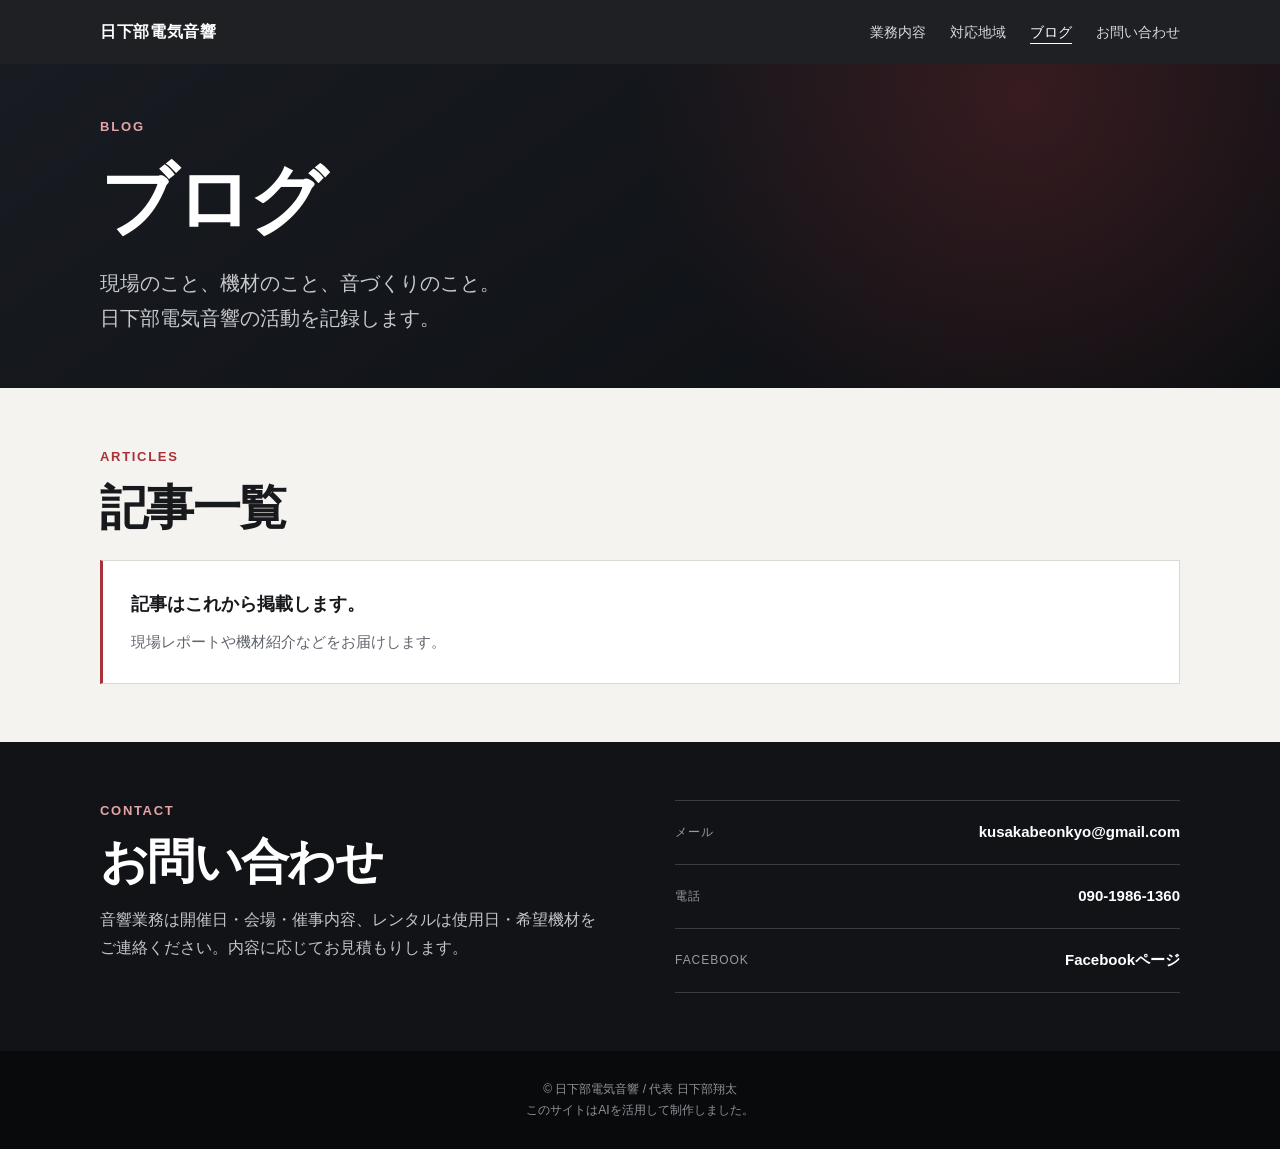
==== blog/index.html @ 12947330 "Add blog page and navigation with shared responsive styles" ====
<!doctype html>
<html lang="ja">
<head>
  <meta charset="utf-8">
  <meta name="viewport" content="width=device-width, initial-scale=1">
  <title>ブログ | 日下部電気音響</title>
  <meta name="description" content="日下部電気音響のブログ。現場レポートや音響機材、音づくりについての記録を掲載します。">
  <meta name="theme-color" content="#111317">
  <link rel="canonical" href="https://shota-sr.github.io/shota-site/blog/">
  <link rel="stylesheet" href="../assets/site.css">
</head>
<body>
  <header class="header">
    <div class="header-inner">
      <a class="brand" href="../">日下部電気音響</a>
      <nav class="nav" aria-label="メインナビゲーション">
        <a href="../#service">業務内容</a>
        <a href="../#area">対応地域</a>
        <a href="./" aria-current="page">ブログ</a>
        <a href="#contact">お問い合わせ</a>
      </nav>
    </div>
  </header>

  <main id="top">
    <section class="hero blog-hero">
      <div class="hero-inner">
        <p class="eyebrow">Blog</p>
        <h1>ブログ</h1>
        <p class="lead">現場のこと、機材のこと、音づくりのこと。<br>日下部電気音響の活動を記録します。</p>
      </div>
    </section>

    <section class="section blog-section" aria-labelledby="posts-heading">
      <div class="section-label">Articles</div>
      <h2 id="posts-heading">記事一覧</h2>
      <div class="blog-empty">
        <h3>記事はこれから掲載します。</h3>
        <p>現場レポートや機材紹介などをお届けします。</p>
      </div>
    </section>

    <section class="contact" id="contact">
      <div class="contact-inner">
        <div>
          <div class="section-label">Contact</div>
          <h2>お問い合わせ</h2>
          <p class="contact-copy">音響業務は開催日・会場・催事内容、レンタルは使用日・希望機材をご連絡ください。内容に応じてお見積もりします。</p>
        </div>
        <div class="contact-links">
          <a class="contact-link" href="mailto:kusakabeonkyo@gmail.com">
            <span>メール</span><strong>kusakabeonkyo@gmail.com</strong>
          </a>
          <a class="contact-link" href="tel:09019861360">
            <span>電話</span><strong>090-1986-1360</strong>
          </a>
          <a class="contact-link" href="https://www.facebook.com/share/19F5vzTT1p/?mibextid=wwXIfr" target="_blank" rel="noopener">
            <span>Facebook</span><strong>Facebookページ</strong>
          </a>
        </div>
      </div>
    </section>
  </main>

  <footer>© 日下部電気音響 / 代表 日下部翔太<br>このサイトはAIを活用して制作しました。</footer>
</body>
</html>
---- assets/site.css ----
:root {
  --ink: #17191d;
  --muted: #60646c;
  --paper: #f5f3ef;
  --white: #fff;
  --line: #ddd9d2;
  --accent: #a83238;
  --accent-dark: #85272c;
  --dark: #111317;
}
* { box-sizing: border-box; }
html { scroll-behavior: smooth; }
body {
  margin: 0;
  color: var(--ink);
  background: var(--paper);
  font-family: -apple-system, BlinkMacSystemFont, "Hiragino Kaku Gothic ProN", "Yu Gothic", YuGothic, Meiryo, sans-serif;
  line-height: 1.75;
}
a { color: inherit; text-decoration: none; }
.header {
  position: sticky;
  top: 0;
  z-index: 10;
  color: #fff;
  background: rgba(17, 19, 23, .94);
  backdrop-filter: blur(10px);
}
.header-inner {
  width: min(1080px, calc(100% - 40px));
  min-height: 64px;
  margin: auto;
  display: flex;
  align-items: center;
  justify-content: space-between;
  gap: 20px;
}
.brand { font-weight: 750; letter-spacing: .04em; }
.nav { display: flex; gap: 24px; color: #d8d9db; font-size: 14px; }
.nav a:hover { color: #fff; }
.hero {
  color: #fff;
  background:
    radial-gradient(circle at 80% 10%, rgba(168, 50, 56, .25), transparent 36%),
    linear-gradient(145deg, #181b21, #0d0f12);
}
.hero-inner {
  width: min(1080px, calc(100% - 40px));
  min-height: 470px;
  margin: auto;
  padding: 68px 0 62px;
  display: flex;
  flex-direction: column;
  justify-content: center;
  align-items: flex-start;
}
.eyebrow {
  margin: 0 0 18px;
  color: #e2a4a7;
  font-size: 13px;
  font-weight: 750;
  letter-spacing: .14em;
  text-transform: uppercase;
}
h1 {
  max-width: 820px;
  margin: 0;
  font-size: clamp(40px, 7vw, 76px);
  line-height: 1.12;
  letter-spacing: -.045em;
}
.lead {
  max-width: 680px;
  margin: 24px 0 24px;
  color: #c7c9cd;
  font-size: clamp(16px, 2vw, 20px);
}
.starting-prices {
  width: min(100%, 540px);
  margin: 0 0 30px;
  display: grid;
  gap: 10px;
}
.starting-price {
  margin: 0;
  display: flex;
  flex-wrap: wrap;
  align-items: baseline;
  column-gap: 14px;
  padding: 9px 14px;
  color: #fff;
  border-left: 3px solid #d05a60;
  background: rgba(255, 255, 255, .07);
  font-size: 15px;
  font-weight: 750;
}
.price-amount { white-space: nowrap; }
.starting-price strong { font-size: 20px; letter-spacing: .01em; }
.starting-price small { margin-left: 5px; color: #b9bcc1; font-weight: 500; }
.actions { display: flex; flex-wrap: wrap; gap: 12px; }
.button {
  min-height: 50px;
  padding: 12px 20px;
  display: inline-flex;
  align-items: center;
  justify-content: center;
  border: 1px solid transparent;
  border-radius: 3px;
  font-weight: 750;
}
.button-primary { background: var(--accent); color: #fff; }
.button-primary:hover { background: var(--accent-dark); }
.button-secondary { border-color: #4a4e56; color: #fff; }
.button-secondary:hover { background: #fff; color: var(--dark); }
.section {
  width: min(1080px, calc(100% - 40px));
  margin: auto;
  padding: 58px 0;
}
.section-label {
  margin-bottom: 10px;
  color: var(--accent);
  font-size: 13px;
  font-weight: 800;
  letter-spacing: .13em;
  text-transform: uppercase;
}
h2 {
  margin: 0 0 16px;
  font-size: clamp(30px, 4.5vw, 48px);
  line-height: 1.2;
  letter-spacing: -.035em;
}
.intro { max-width: 720px; margin: 0; color: var(--muted); }
.services {
  margin: 20px 0 0;
  border-top: 1px solid var(--line);
}
.service-row {
  display: grid;
  grid-template-columns: minmax(220px, .8fr) minmax(0, 1.4fr);
  gap: 4px 28px;
  padding: 16px 0;
  border-bottom: 1px solid var(--line);
}
.service-row dt { font-size: 18px; font-weight: 700; }
.service-row dd { margin: 0; color: var(--muted); font-size: 15px; }
.event-strip {
  background: #e9e5de;
  border-top: 1px solid var(--line);
  border-bottom: 1px solid var(--line);
}
.event-inner {
  width: min(1080px, calc(100% - 40px));
  margin: auto;
  padding: 40px 0;
  display: grid;
  grid-template-columns: .8fr 1.2fr;
  gap: 60px;
  align-items: start;
}
.event-inner h2 { font-size: clamp(28px, 4vw, 40px); }
.event-list {
  margin: 4px 0 0;
  padding: 0;
  display: flex;
  flex-wrap: wrap;
  gap: 10px;
  list-style: none;
}
.event-list li {
  padding: 9px 13px;
  background: var(--white);
  border: 1px solid var(--line);
  color: #4e5259;
  font-size: 14px;
}
.contact { color: #fff; background: var(--dark); }
.contact-inner {
  width: min(1080px, calc(100% - 40px));
  margin: auto;
  padding: 58px 0;
  display: grid;
  grid-template-columns: 1fr 1fr;
  gap: 70px;
}
.contact .section-label { color: #e2a4a7; }
.contact-copy { margin: 0; color: #c3c5c9; }
.contact-links { border-top: 1px solid #393c42; }
.contact-link {
  min-height: 64px;
  padding: 14px 0;
  display: flex;
  align-items: center;
  justify-content: space-between;
  gap: 20px;
  border-bottom: 1px solid #393c42;
}
.contact-link span { color: #979ba2; font-size: 12px; letter-spacing: .08em; text-transform: uppercase; }
.contact-link strong { text-align: right; font-size: 15px; overflow-wrap: anywhere; }
.contact-link:hover strong { color: #e2a4a7; }
footer {
  padding: 28px 20px;
  color: #8e9298;
  background: #090a0c;
  font-size: 12px;
  text-align: center;
}
@media (max-width: 760px) {
  .header-inner { width: min(100% - 32px, 1080px); min-height: 58px; padding: 10px 0; flex-wrap: wrap; gap: 4px; }
  .nav { width: 100%; gap: 4px 18px; flex-wrap: wrap; font-size: 13px; }
  .nav a { padding: 4px 0; }
  .hero-inner { width: min(100% - 32px, 1080px); min-height: 450px; padding: 58px 0 52px; }
  .section { width: min(100% - 32px, 1080px); padding: 48px 0; }
  .service-row { grid-template-columns: 1fr; padding: 14px 0; }
  .event-inner { width: min(100% - 32px, 1080px); padding: 38px 0; grid-template-columns: 1fr; gap: 18px; }
  .contact-inner { width: min(100% - 32px, 1080px); padding: 48px 0; grid-template-columns: 1fr; gap: 32px; }
  .contact-link { align-items: flex-start; flex-direction: column; gap: 2px; }
  .contact-link strong { text-align: left; }
}

.nav a[aria-current="page"] { color: #fff; text-decoration: underline; text-underline-offset: 6px; }
a:focus-visible { outline: 2px solid #d05a60; outline-offset: 5px; }
.blog-hero .hero-inner { min-height: 280px; padding: 52px 0; }
.blog-hero .lead { margin-bottom: 0; }
.blog-section { min-height: 280px; }
.blog-empty { margin-top: 24px; padding: 28px; background: var(--white); border: 1px solid var(--line); border-left: 3px solid var(--accent); }
.blog-empty h3 { margin: 0 0 8px; font-size: 18px; }
.blog-empty p { margin: 0; color: var(--muted); font-size: 15px; }
@media (max-width: 760px) {
  .blog-hero .hero-inner { min-height: 240px; padding: 40px 0; }
  .blog-empty { padding: 22px 18px; }
}
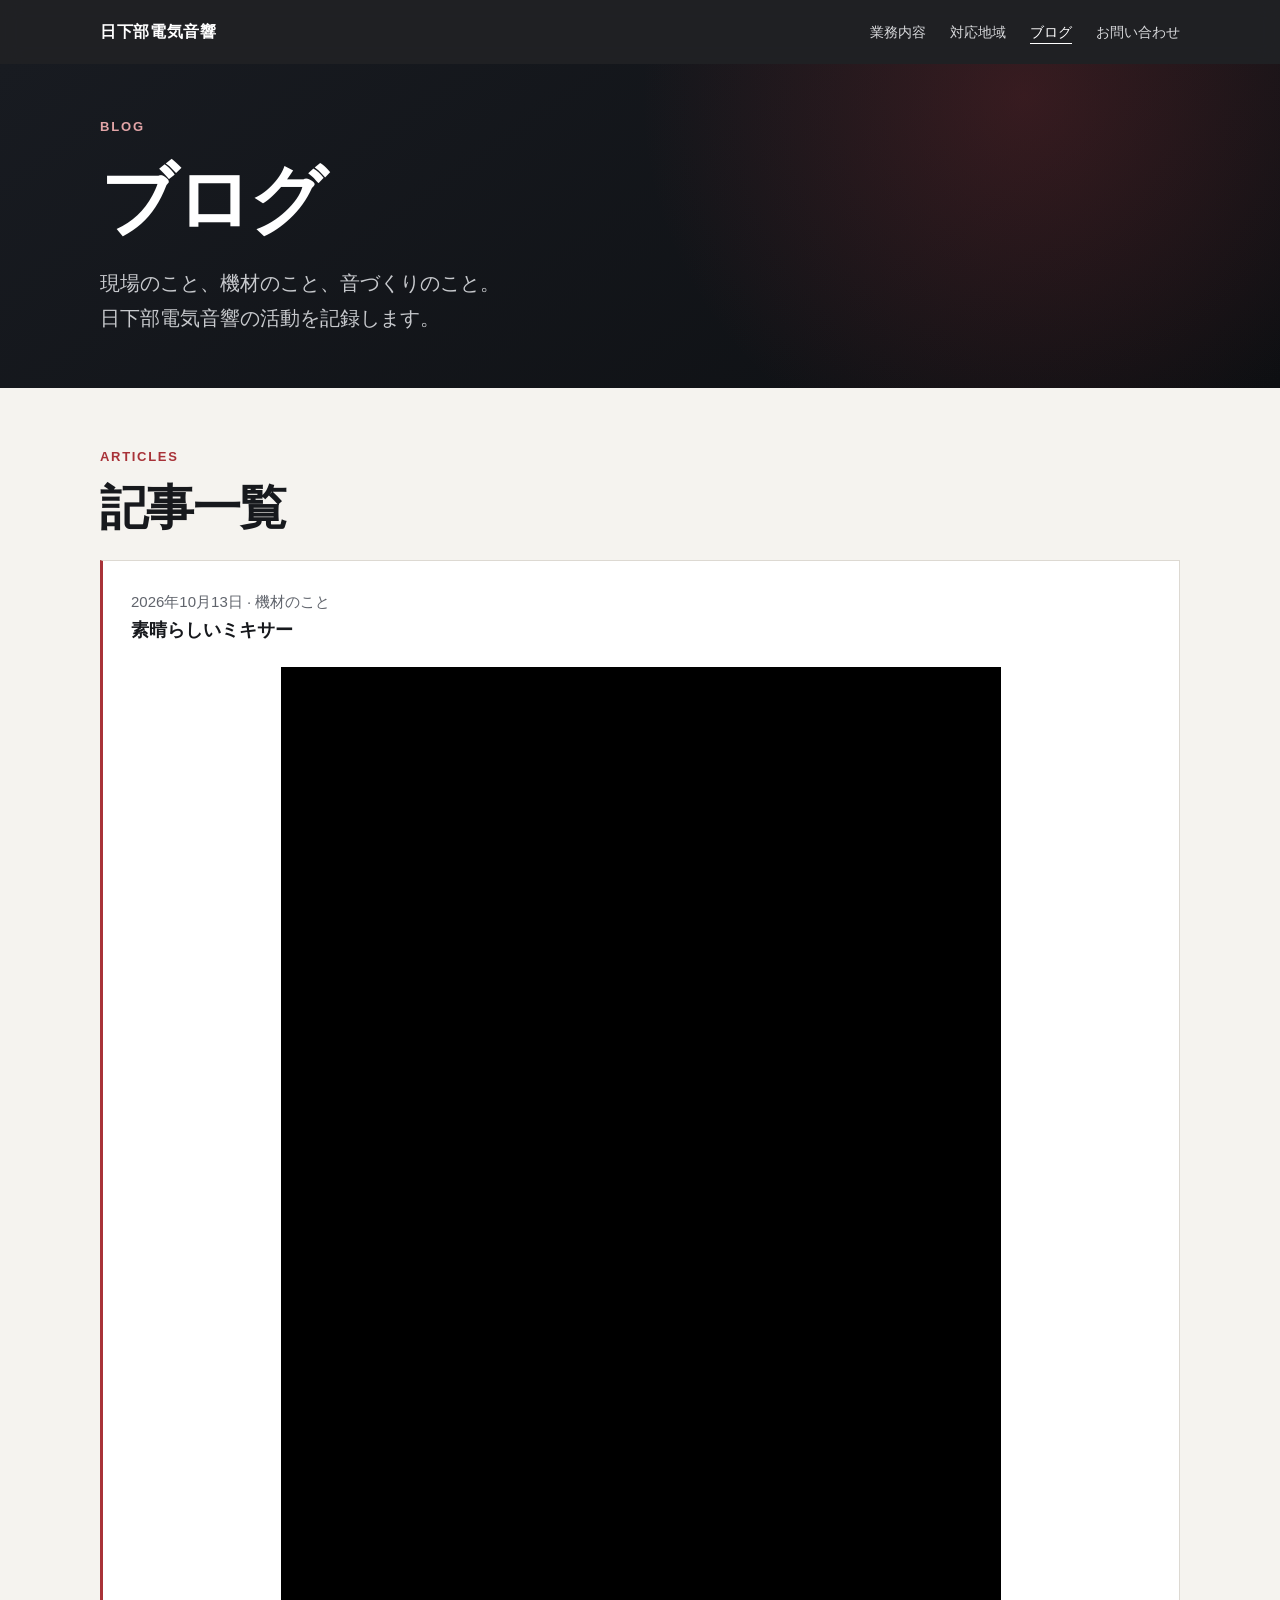
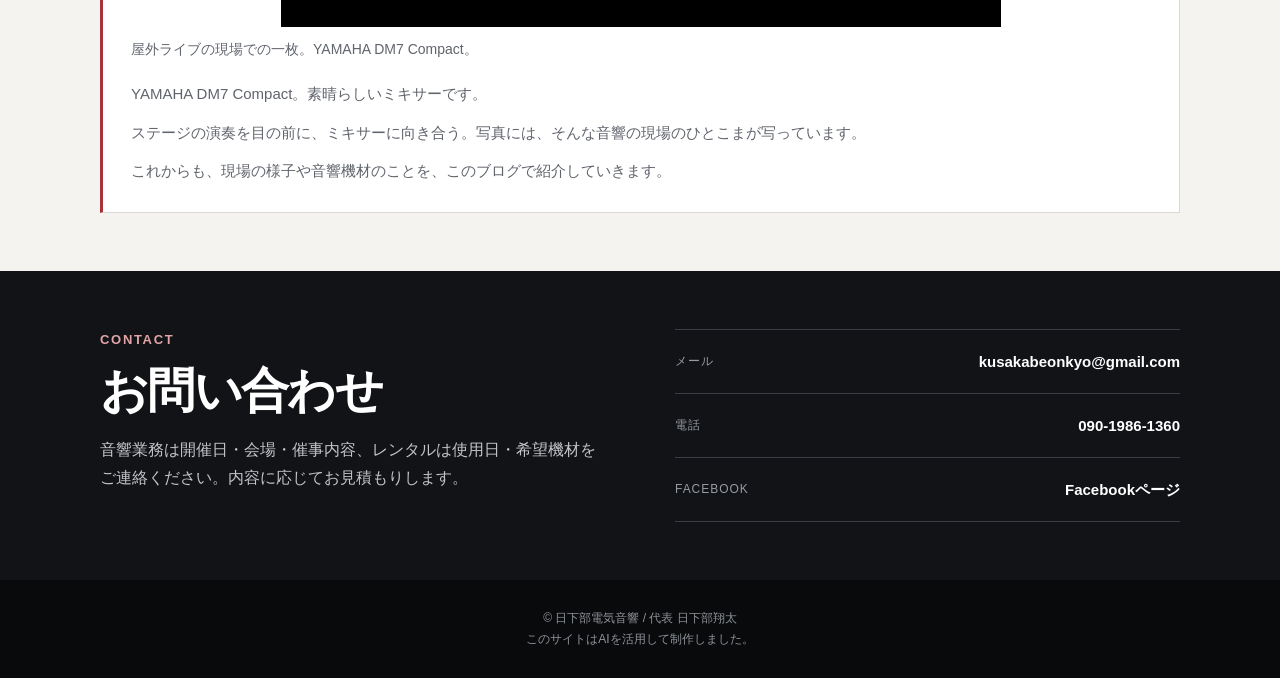
==== commit 0e7a6c24: "ブログに写真付き記事「素晴らしいミキサー」を追加" ====
--- a/blog/index.html
+++ b/blog/index.html
@@ -34,10 +34,17 @@
     <section class="section blog-section" aria-labelledby="posts-heading">
       <div class="section-label">Articles</div>
       <h2 id="posts-heading">記事一覧</h2>
-      <div class="blog-empty">
-        <h3>記事はこれから掲載します。</h3>
-        <p>現場レポートや機材紹介などをお届けします。</p>
-      </div>
+      <article id="dm7-compact" class="blog-empty">
+        <p><time datetime="2026-10-13">2026年10月13日</time> · 機材のこと</p>
+        <h3>素晴らしいミキサー</h3>
+        <figure style="margin:20px 0">
+          <img src="../assets/dm7-compact.jpg" alt="屋外ステージを背景にしたYAMAHA DM7 Compactミキサー" width="1350" height="1800" style="display:block;width:100%;max-width:720px;height:auto;margin:auto" decoding="async">
+          <figcaption style="margin-top:10px;color:var(--muted);font-size:14px">屋外ライブの現場での一枚。YAMAHA DM7 Compact。</figcaption>
+        </figure>
+        <p>YAMAHA DM7 Compact。素晴らしいミキサーです。</p>
+        <p style="margin-top:12px">ステージの演奏を目の前に、ミキサーに向き合う。写真には、そんな音響の現場のひとこまが写っています。</p>
+        <p style="margin-top:12px">これからも、現場の様子や音響機材のことを、このブログで紹介していきます。</p>
+      </article>
     </section>
 
     <section class="contact" id="contact">
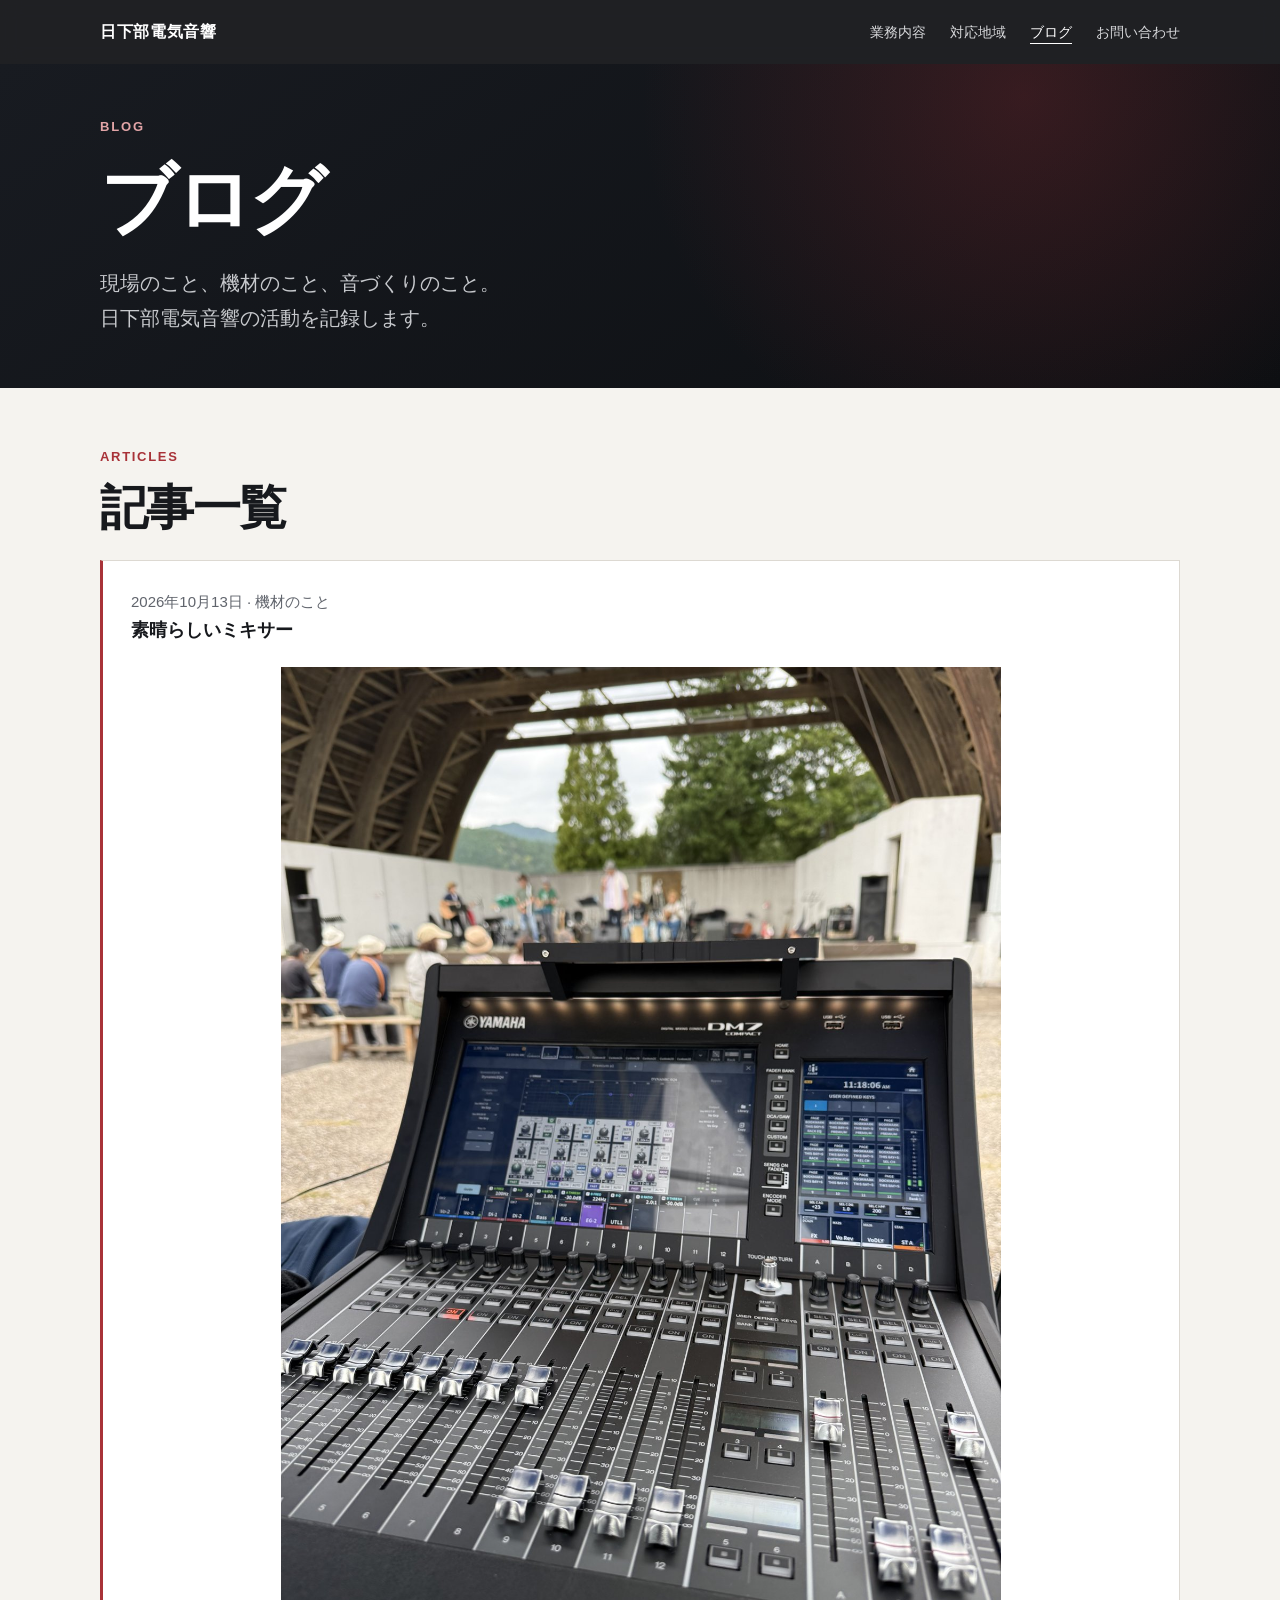
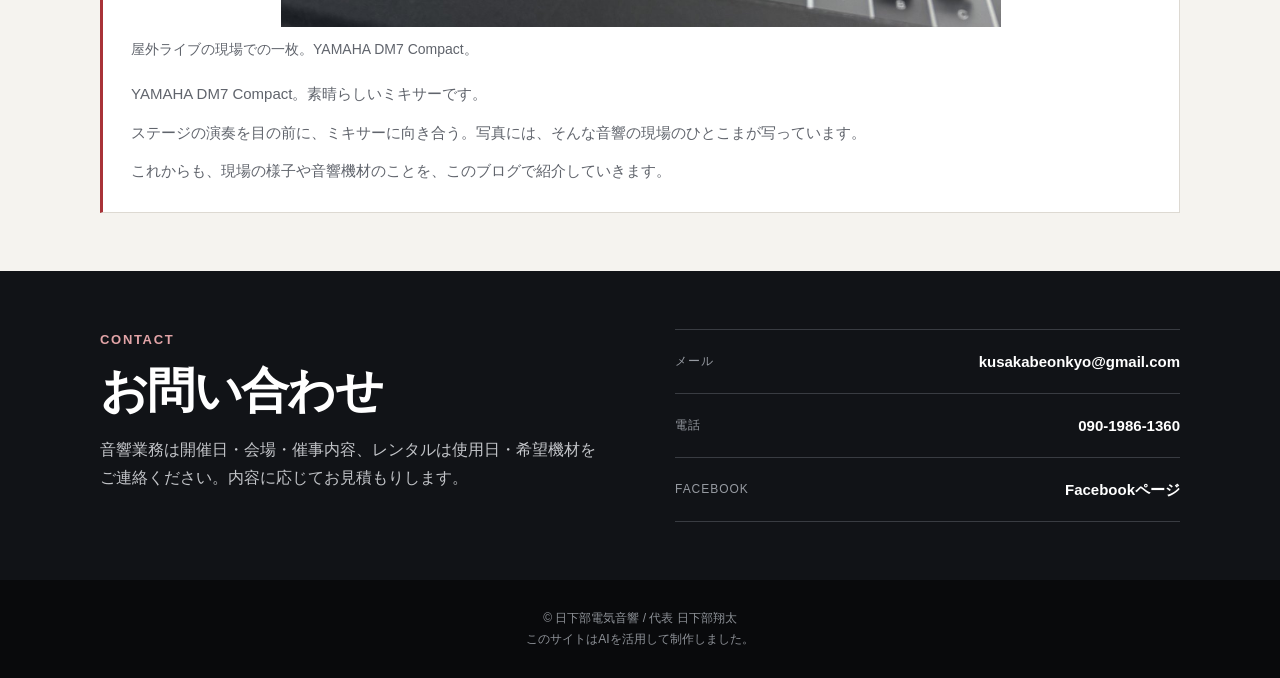
==== commit e1bcd082: "修正した写真がキャッシュに残らず表示されるよう更新" ====
--- a/blog/index.html
+++ b/blog/index.html
@@ -38,7 +38,7 @@
         <p><time datetime="2026-10-13">2026年10月13日</time> · 機材のこと</p>
         <h3>素晴らしいミキサー</h3>
         <figure style="margin:20px 0">
-          <img src="../assets/dm7-compact.jpg" alt="屋外ステージを背景にしたYAMAHA DM7 Compactミキサー" width="1350" height="1800" style="display:block;width:100%;max-width:720px;height:auto;margin:auto" decoding="async">
+          <img src="../assets/dm7-compact.jpg?v=38416a50" alt="屋外ステージを背景にしたYAMAHA DM7 Compactミキサー" width="1350" height="1800" style="display:block;width:100%;max-width:720px;height:auto;margin:auto" decoding="async">
           <figcaption style="margin-top:10px;color:var(--muted);font-size:14px">屋外ライブの現場での一枚。YAMAHA DM7 Compact。</figcaption>
         </figure>
         <p>YAMAHA DM7 Compact。素晴らしいミキサーです。</p>
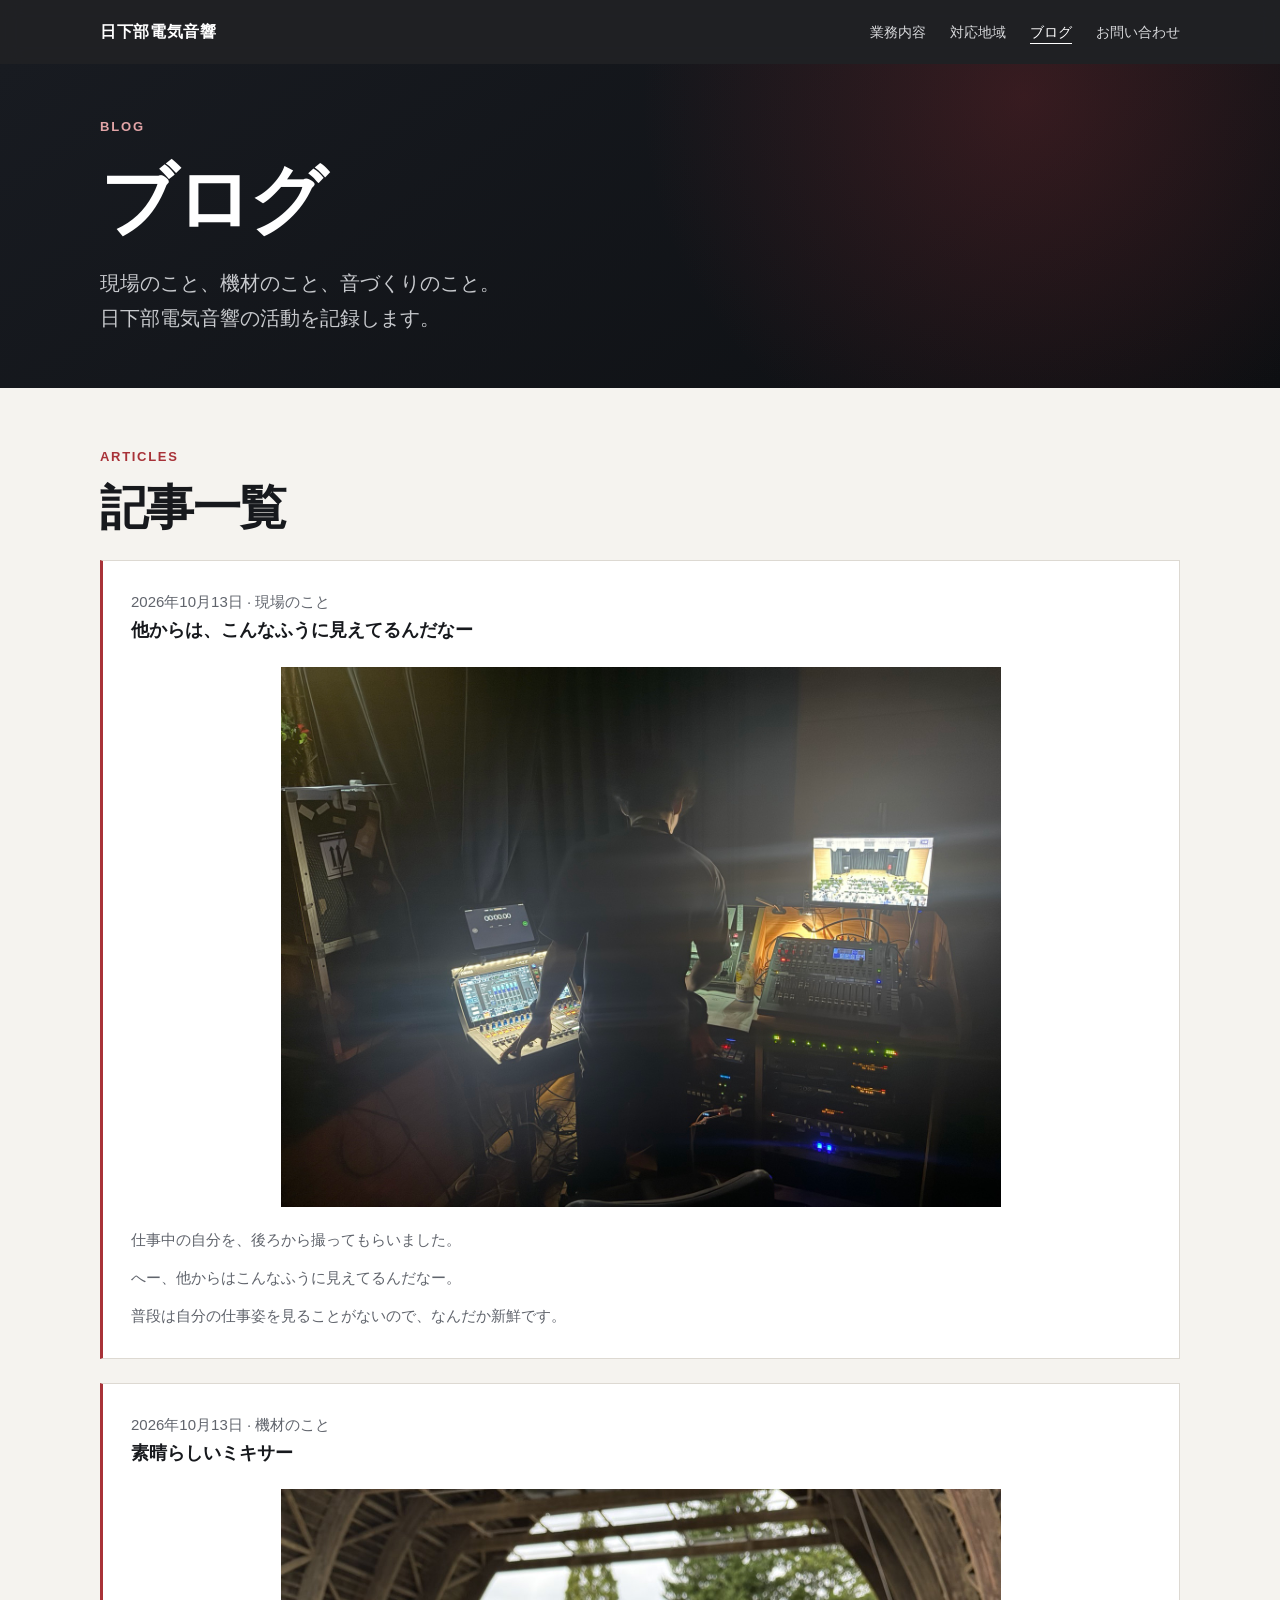
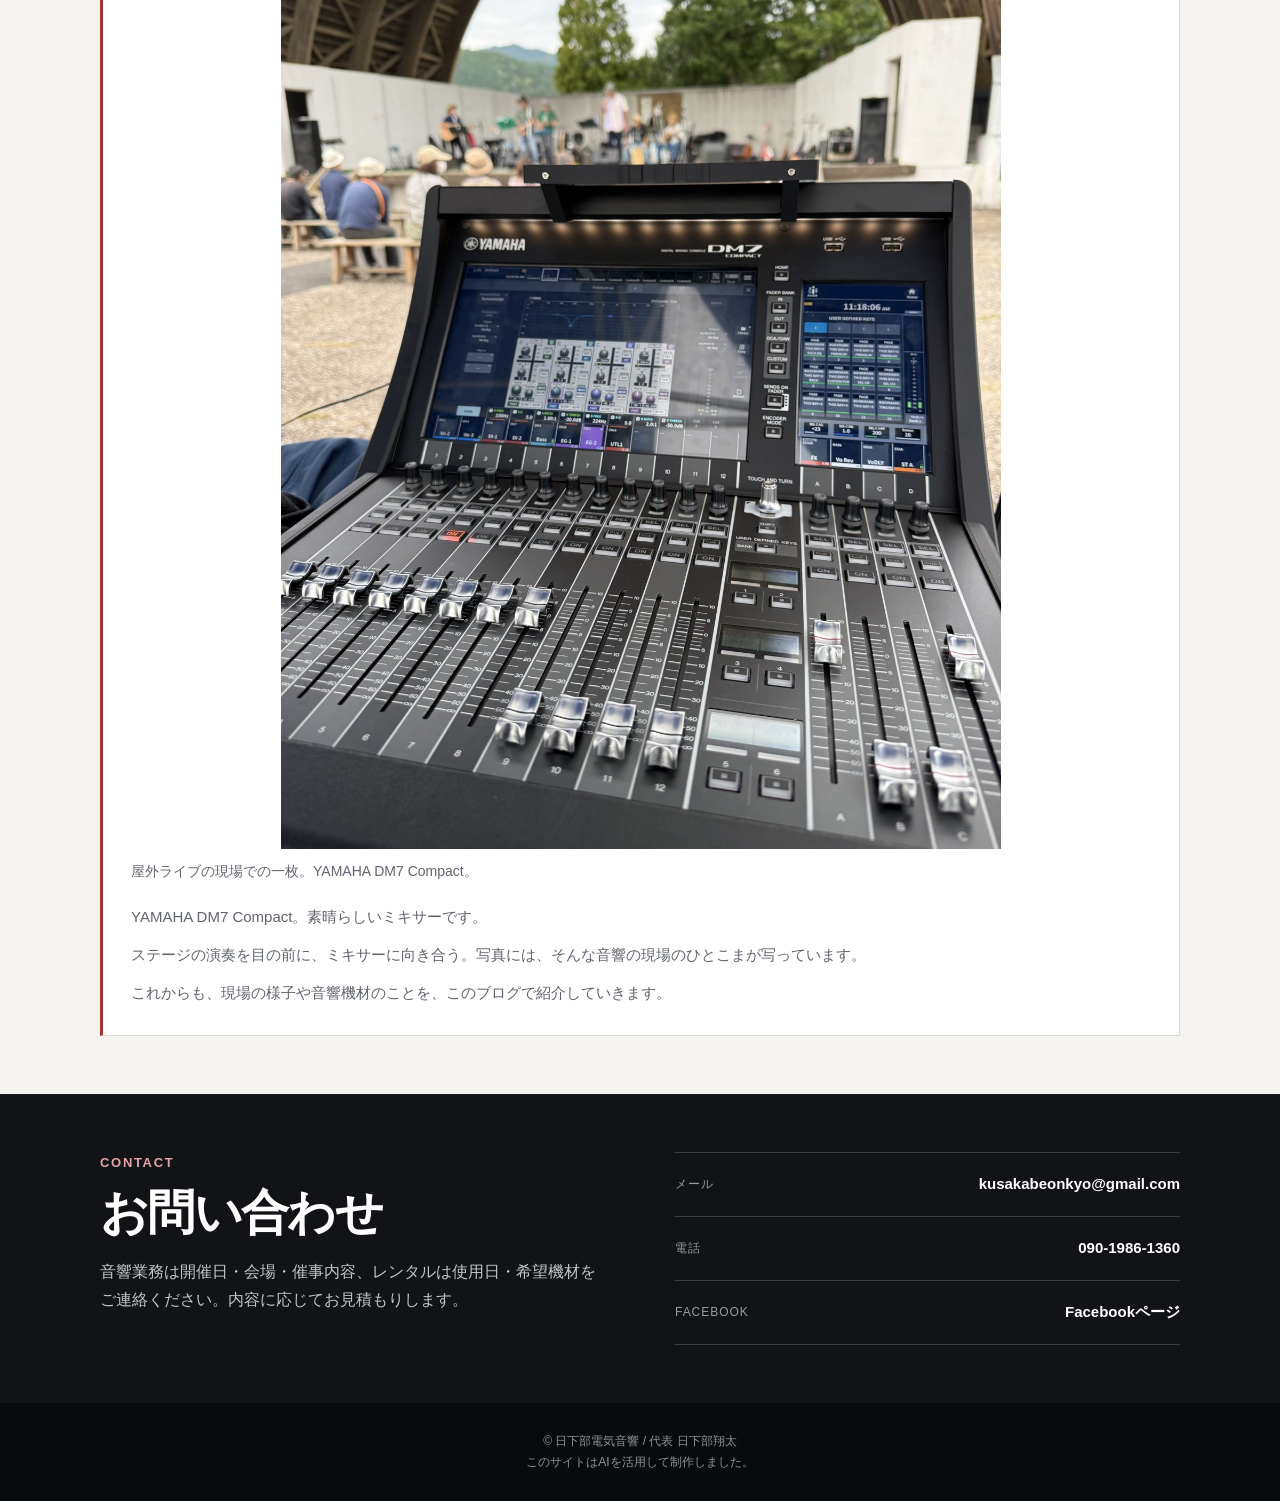
==== commit 8c66659a: "ブログに仕事中の後ろ姿の写真と記事を追加" ====
--- a/blog/index.html
+++ b/blog/index.html
@@ -34,6 +34,16 @@
     <section class="section blog-section" aria-labelledby="posts-heading">
       <div class="section-label">Articles</div>
       <h2 id="posts-heading">記事一覧</h2>
+      <article id="work-from-behind" class="blog-empty">
+        <p><time datetime="2026-10-13">2026年10月13日</time> · 現場のこと</p>
+        <h3>他からは、こんなふうに見えてるんだなー</h3>
+        <figure style="margin:20px 0">
+          <img src="../assets/work-from-behind.jpg" alt="舞台袖で音響卓を操作する日下部翔太の後ろ姿" width="1536" height="1152" style="display:block;width:100%;max-width:720px;height:auto;margin:auto" decoding="async">
+        </figure>
+        <p>仕事中の自分を、後ろから撮ってもらいました。</p>
+        <p style="margin-top:12px">へー、他からはこんなふうに見えてるんだなー。</p>
+        <p style="margin-top:12px">普段は自分の仕事姿を見ることがないので、なんだか新鮮です。</p>
+      </article>
       <article id="dm7-compact" class="blog-empty">
         <p><time datetime="2026-10-13">2026年10月13日</time> · 機材のこと</p>
         <h3>素晴らしいミキサー</h3>
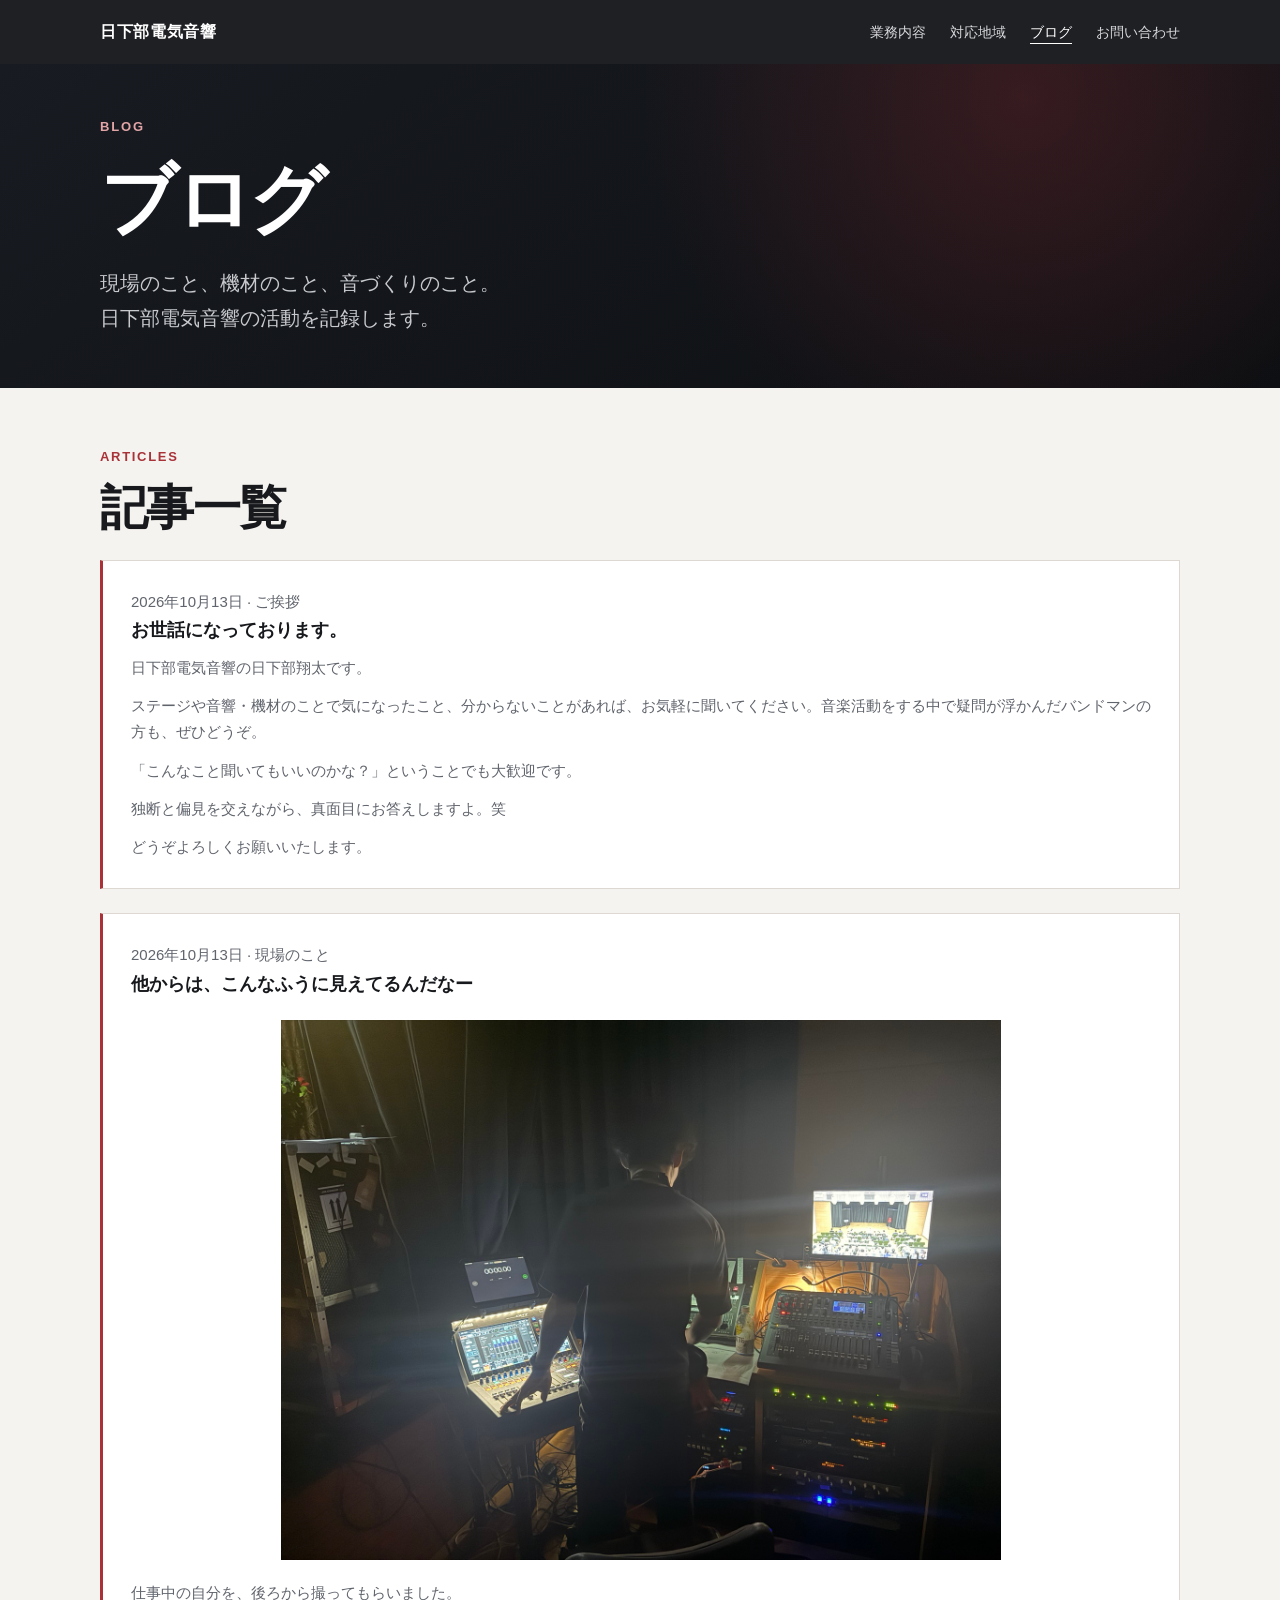
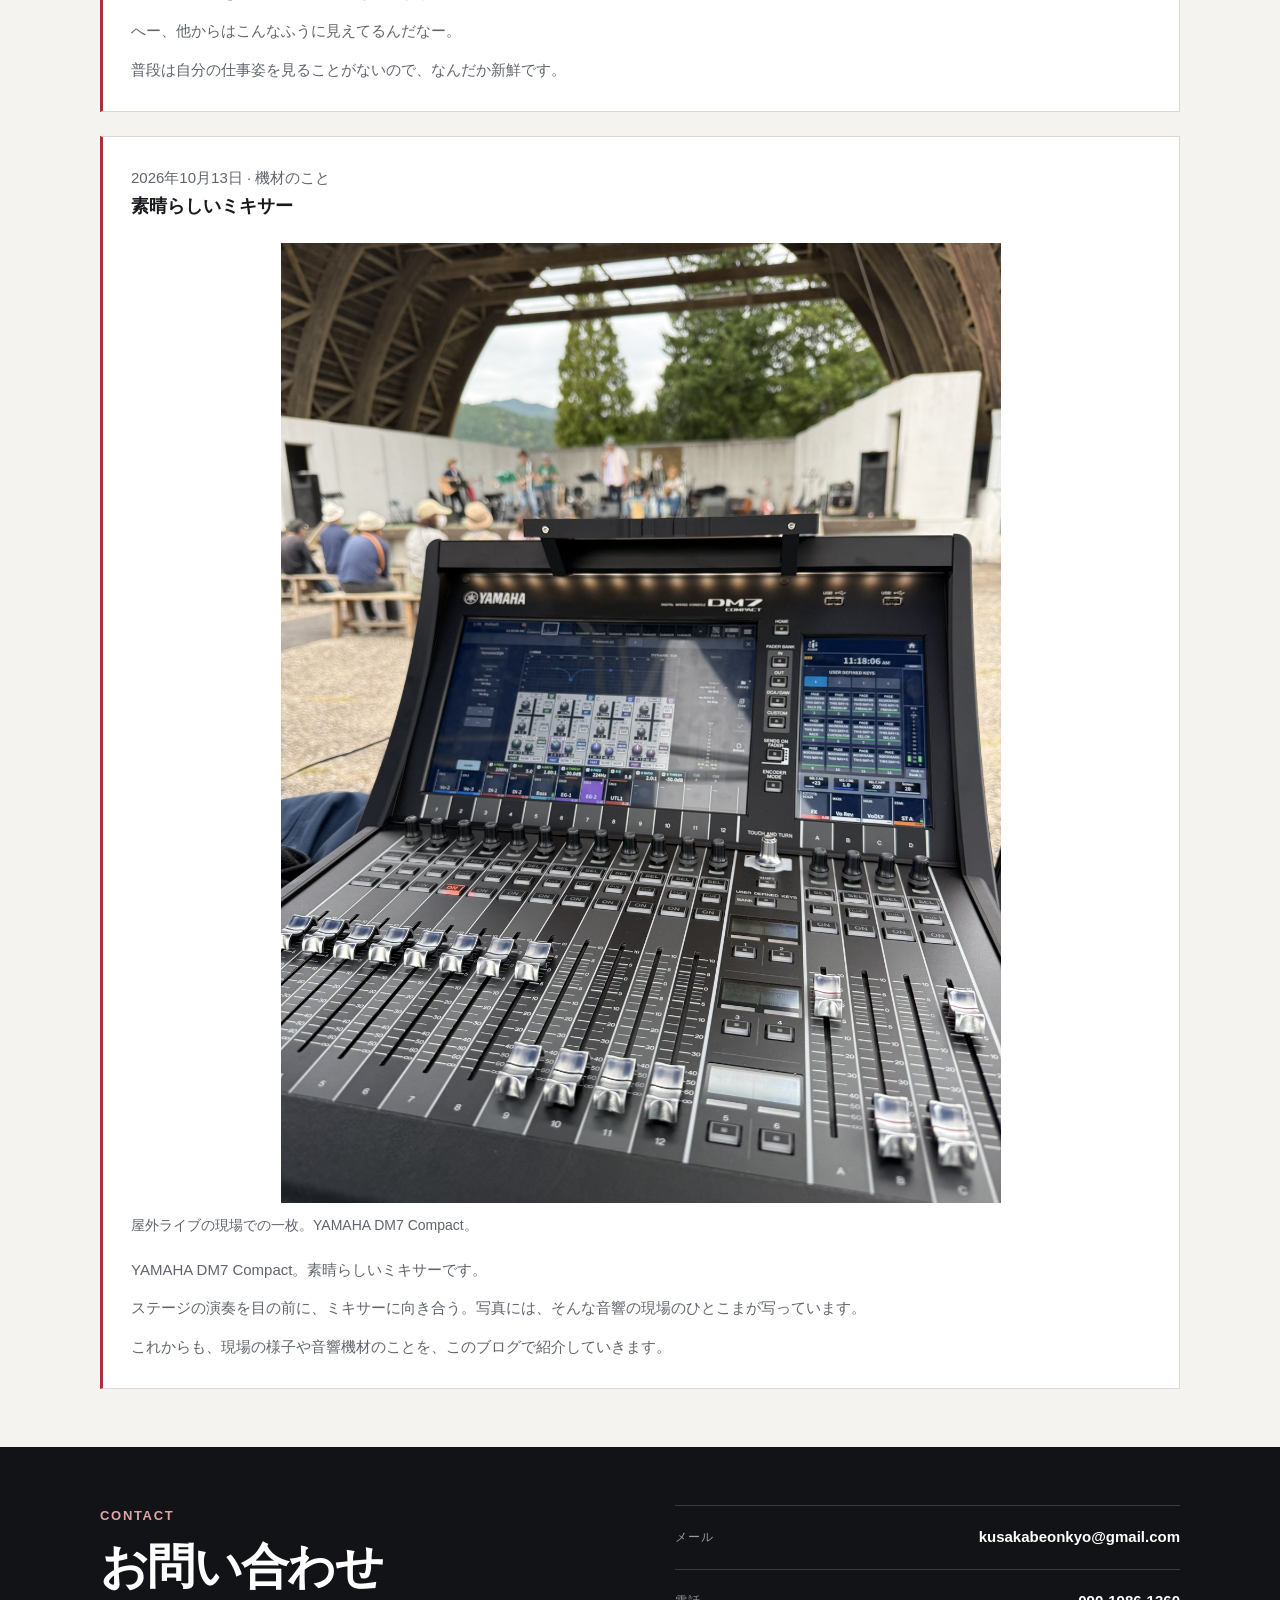
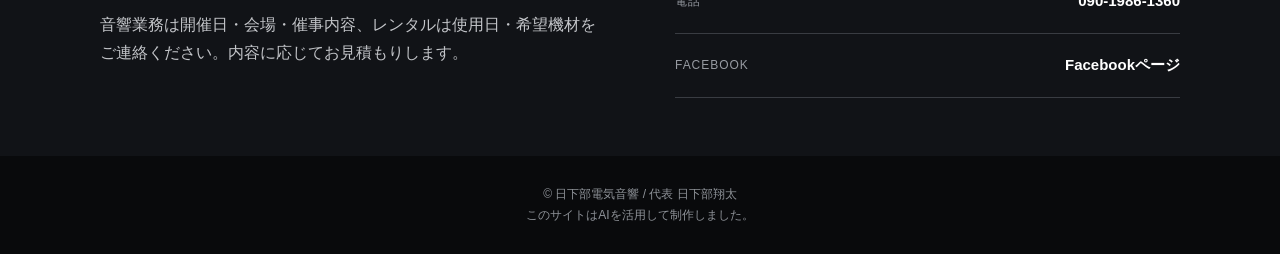
==== commit 01de95b1: "ブログにご挨拶記事を掲載" ====
--- a/blog/index.html
+++ b/blog/index.html
@@ -34,6 +34,15 @@
     <section class="section blog-section" aria-labelledby="posts-heading">
       <div class="section-label">Articles</div>
       <h2 id="posts-heading">記事一覧</h2>
+      <article id="greeting" class="blog-empty">
+        <p><time datetime="2026-10-13">2026年10月13日</time> · ご挨拶</p>
+        <h3>お世話になっております。</h3>
+        <p>日下部電気音響の日下部翔太です。</p>
+        <p style="margin-top:12px">ステージや音響・機材のことで気になったこと、分からないことがあれば、お気軽に聞いてください。音楽活動をする中で疑問が浮かんだバンドマンの方も、ぜひどうぞ。</p>
+        <p style="margin-top:12px">「こんなこと聞いてもいいのかな？」ということでも大歓迎です。</p>
+        <p style="margin-top:12px">独断と偏見を交えながら、真面目にお答えしますよ。笑</p>
+        <p style="margin-top:12px">どうぞよろしくお願いいたします。</p>
+      </article>
       <article id="work-from-behind" class="blog-empty">
         <p><time datetime="2026-10-13">2026年10月13日</time> · 現場のこと</p>
         <h3>他からは、こんなふうに見えてるんだなー</h3>
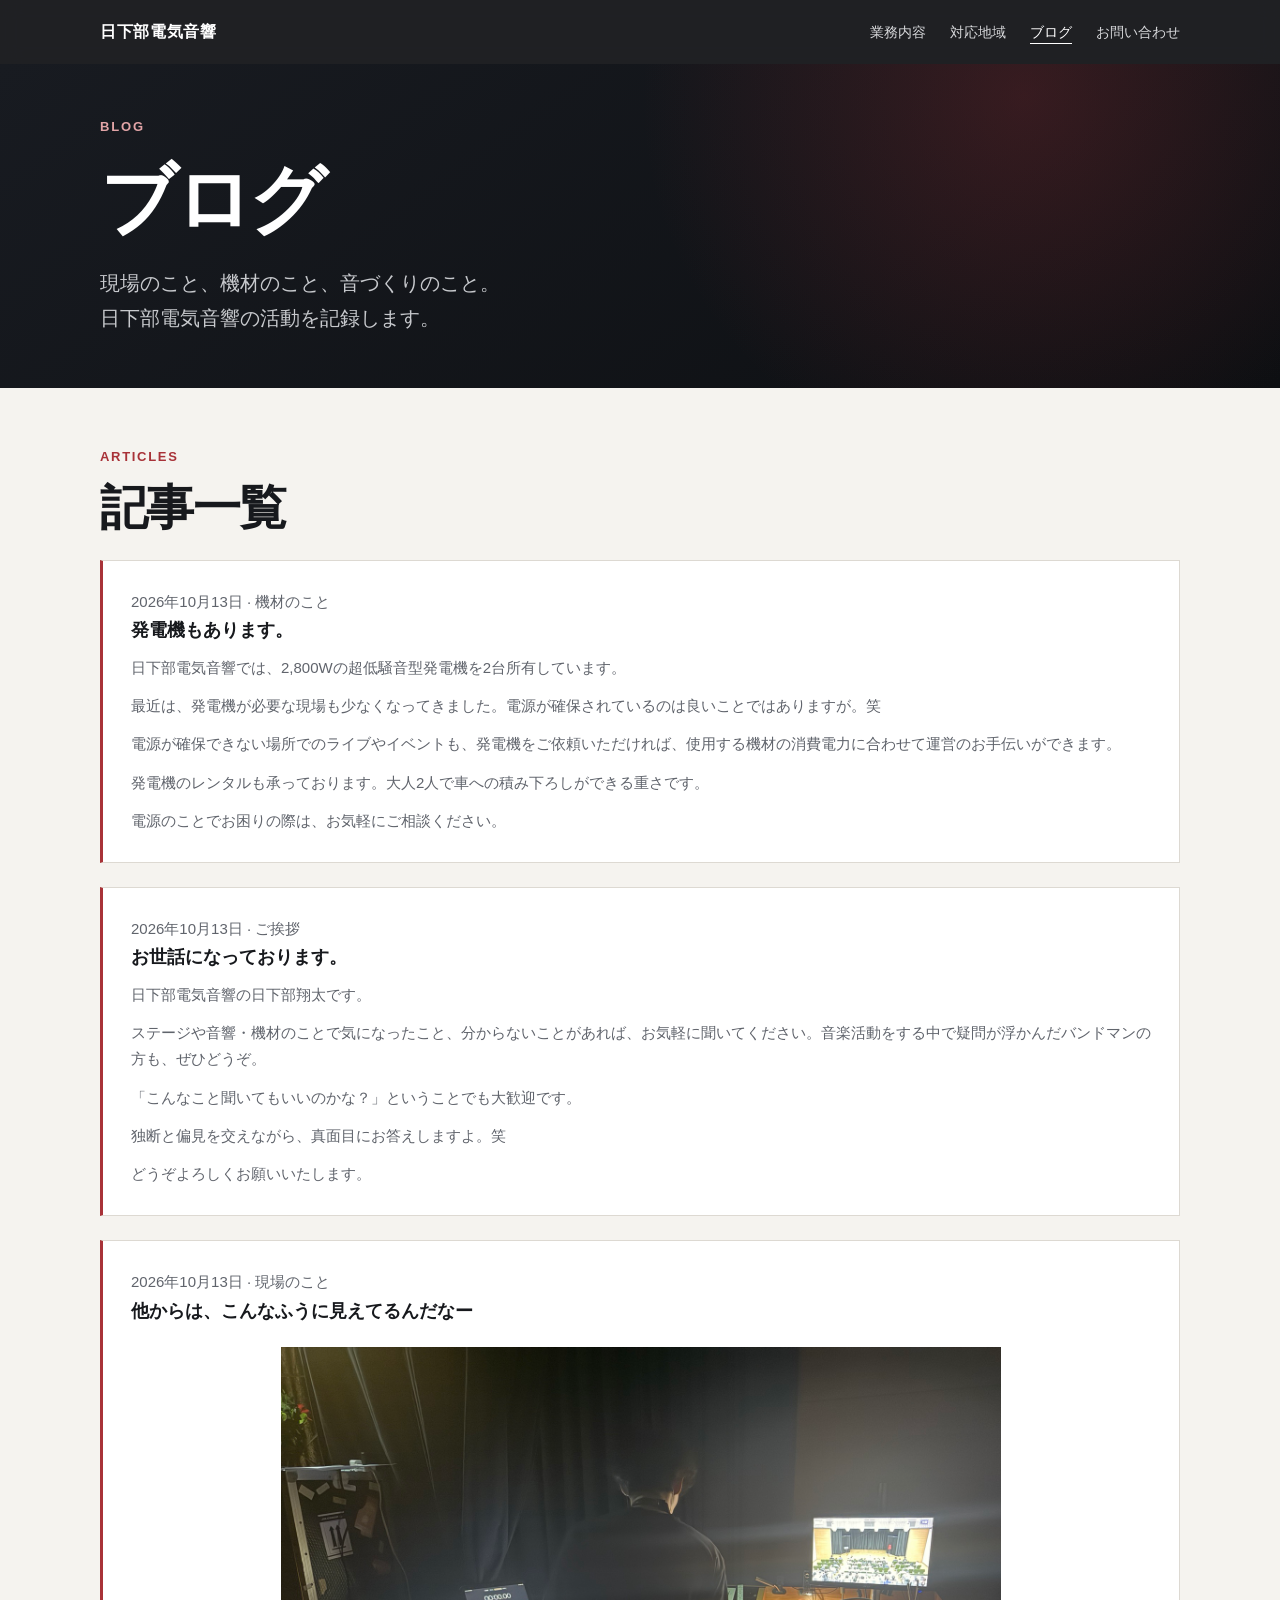
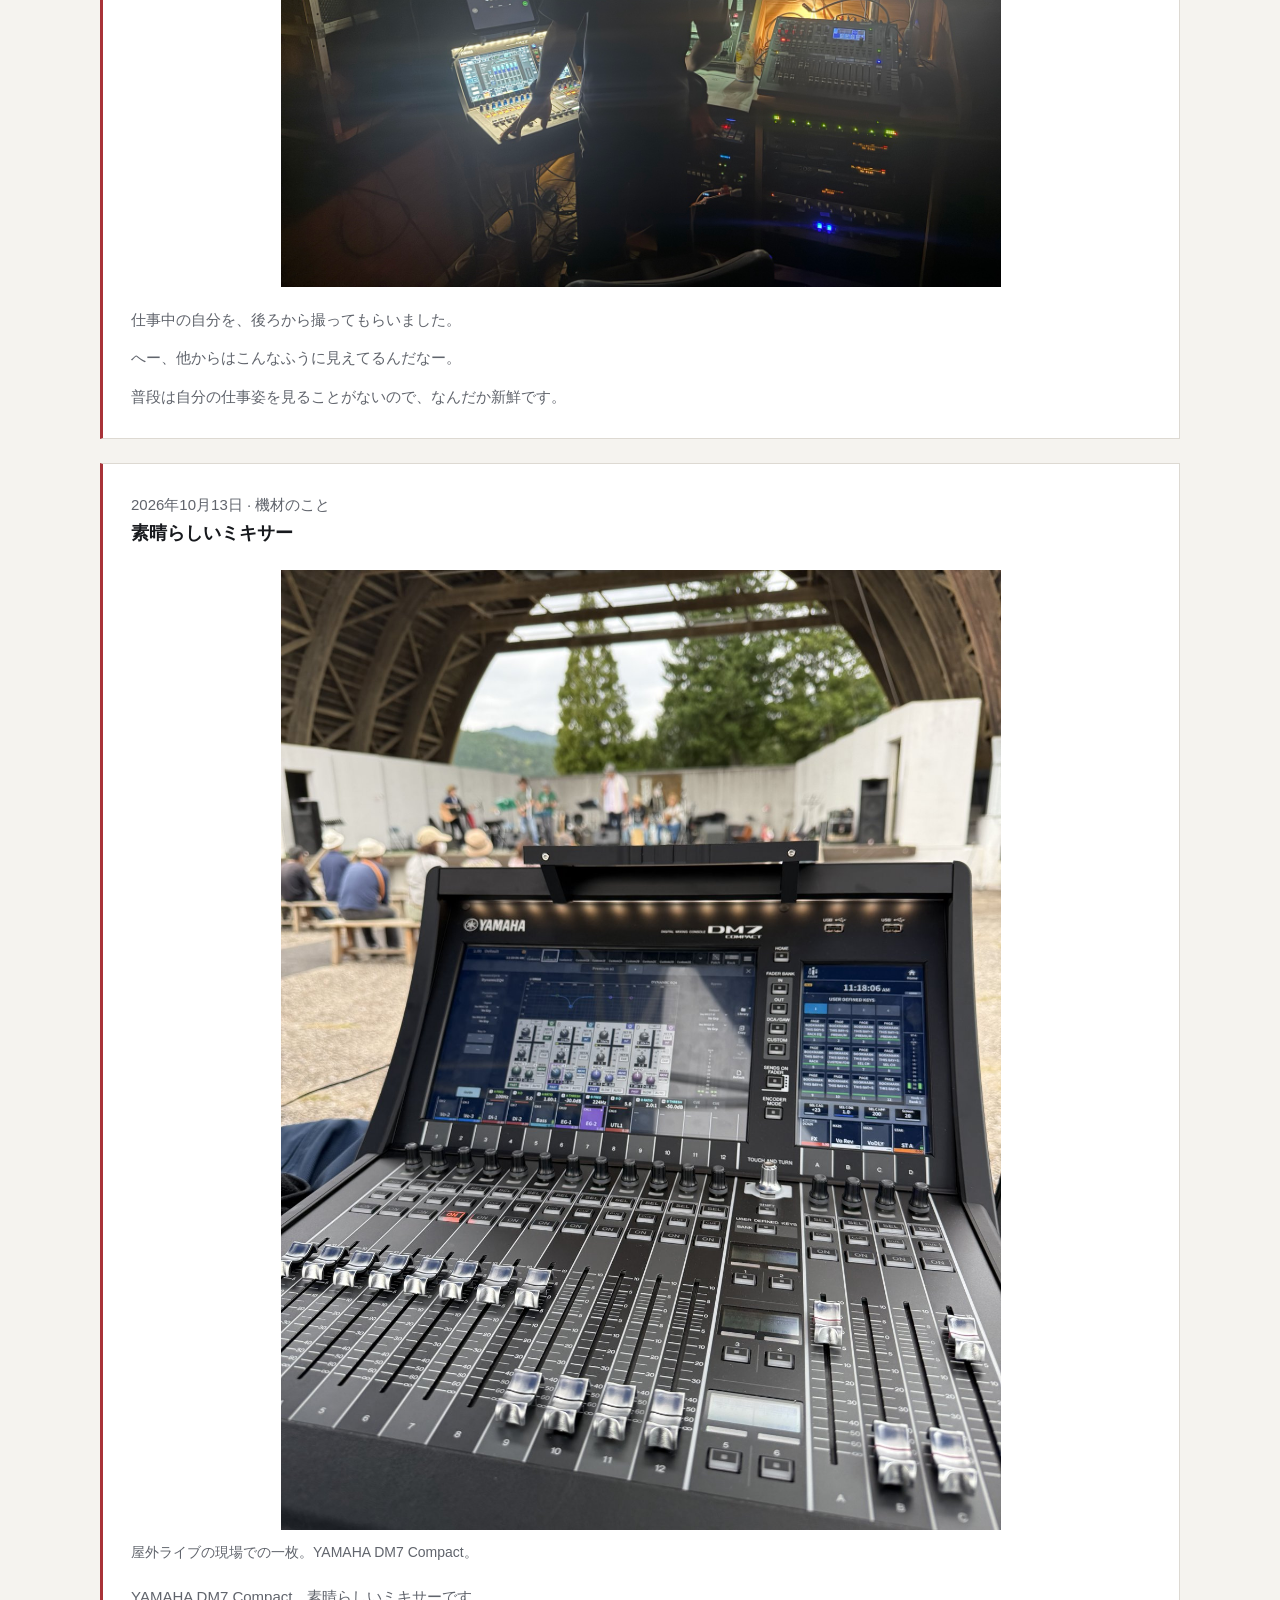
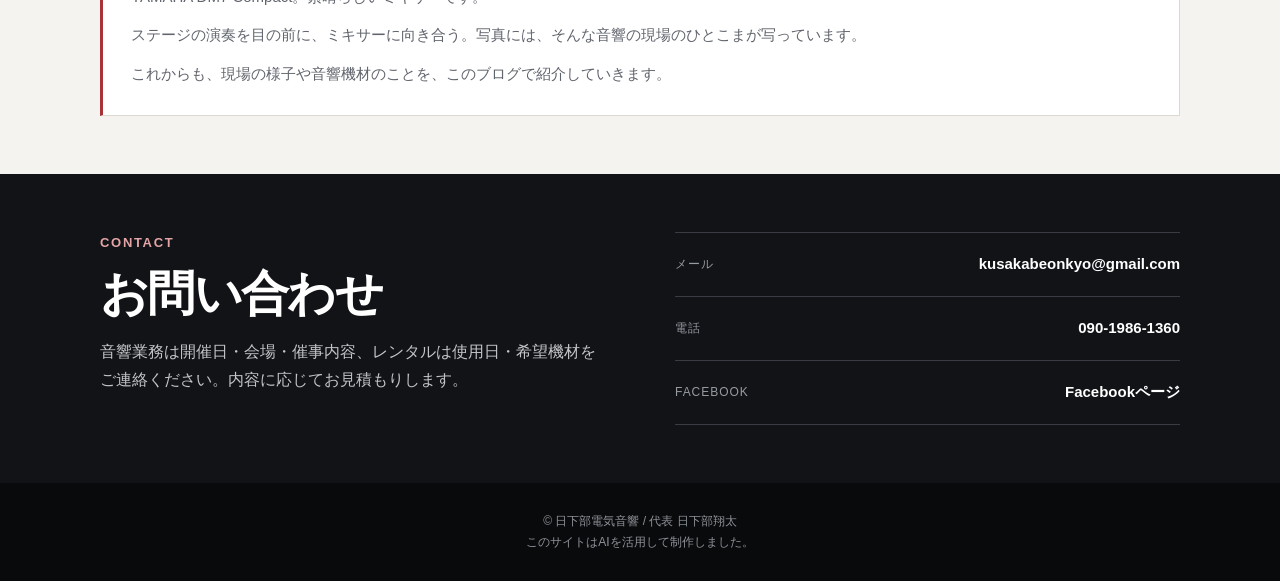
==== commit 336dce9c: "ブログに発電機の紹介記事を掲載" ====
--- a/blog/index.html
+++ b/blog/index.html
@@ -34,6 +34,15 @@
     <section class="section blog-section" aria-labelledby="posts-heading">
       <div class="section-label">Articles</div>
       <h2 id="posts-heading">記事一覧</h2>
+      <article id="generators" class="blog-empty">
+        <p><time datetime="2026-10-13">2026年10月13日</time> · 機材のこと</p>
+        <h3>発電機もあります。</h3>
+        <p>日下部電気音響では、2,800Wの超低騒音型発電機を2台所有しています。</p>
+        <p style="margin-top:12px">最近は、発電機が必要な現場も少なくなってきました。電源が確保されているのは良いことではありますが。笑</p>
+        <p style="margin-top:12px">電源が確保できない場所でのライブやイベントも、発電機をご依頼いただければ、使用する機材の消費電力に合わせて運営のお手伝いができます。</p>
+        <p style="margin-top:12px">発電機のレンタルも承っております。大人2人で車への積み下ろしができる重さです。</p>
+        <p style="margin-top:12px">電源のことでお困りの際は、お気軽にご相談ください。</p>
+      </article>
       <article id="greeting" class="blog-empty">
         <p><time datetime="2026-10-13">2026年10月13日</time> · ご挨拶</p>
         <h3>お世話になっております。</h3>
